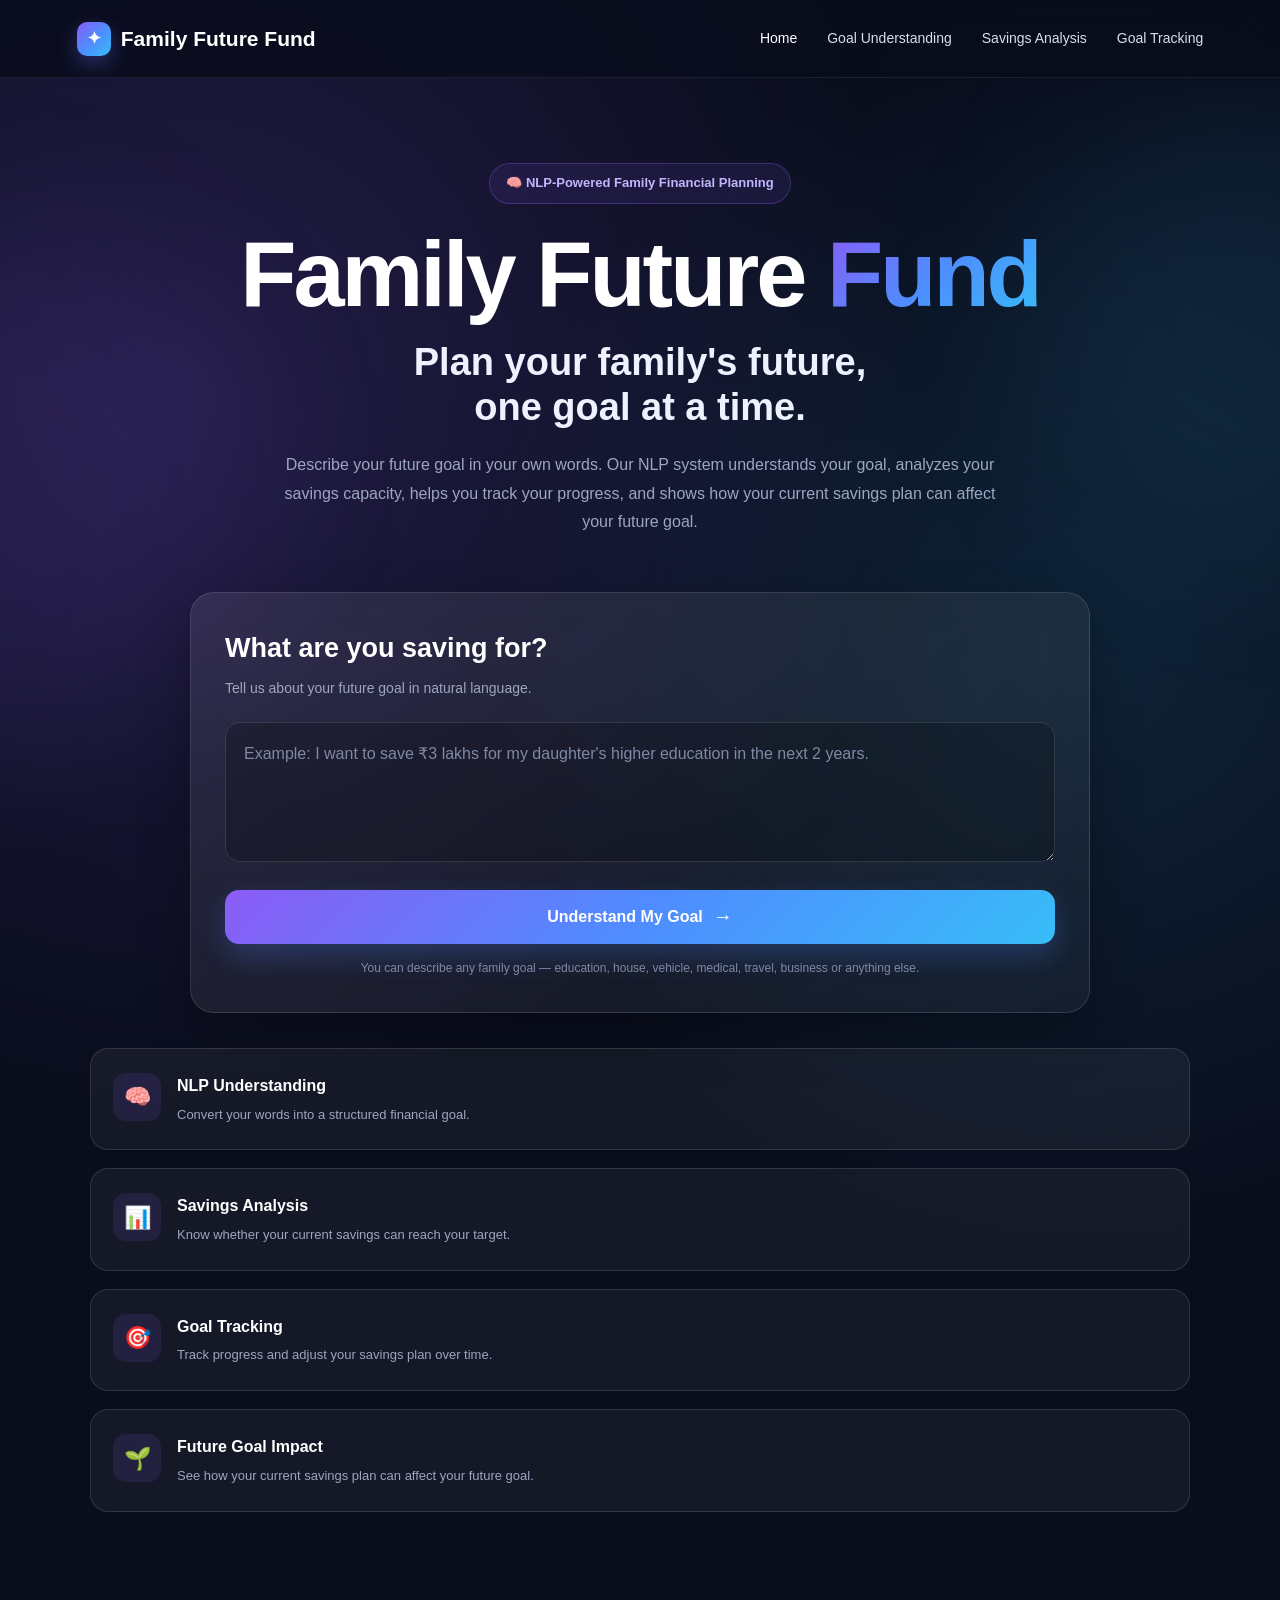
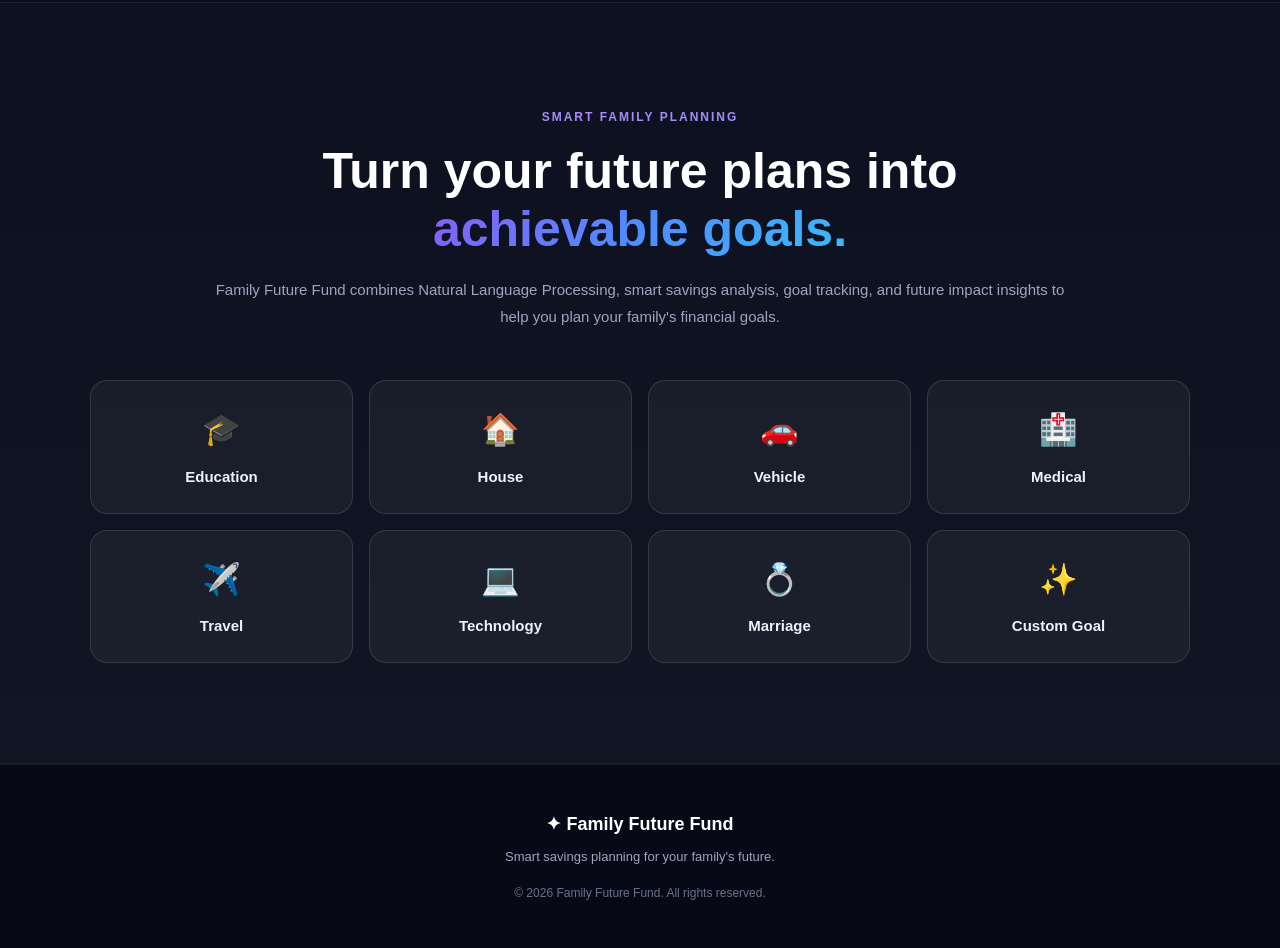
==== Frontend/index.html @ e5a0fe81 "Initial commit - Family Future Fund" ====
<!DOCTYPE html>
<html lang="en">

<head>
    <meta charset="UTF-8">
    <meta name="viewport" content="width=device-width, initial-scale=1.0">

    <title>Family Future Fund</title>

    <link rel="stylesheet" href="style.css">
</head>

<body>

    <!-- ==============================
         NAVBAR
    =============================== -->

    <header class="navbar">

        <div class="brand">
            <span class="brand-icon">✦</span>
            <span>Family Future Fund</span>
        </div>

        <nav class="nav-links">

            <a href="index.html" class="active">
                Home
            </a>

            <a href="goal.html">
                Goal Understanding
            </a>

            <a href="savings.html">
                Savings Analysis
            </a>

            <a href="tracking.html">
                Goal Tracking
            </a>

        </nav>

    </header>


    <!-- ==============================
         HERO SECTION
    =============================== -->

    <main>

        <section class="hero-section">

            <div class="hero-content">

                <div class="hero-badge">
                    🧠 NLP-Powered Family Financial Planning
                </div>

                <h1>
                    Family Future
                    <span>Fund</span>
                </h1>

                <p class="hero-title">
                    Plan your family's future,
                    <br>
                    one goal at a time.
                </p>

                <p class="hero-description">
                    Describe your future goal in your own words.
                    Our NLP system understands your goal, analyzes
                    your savings capacity, helps you track your
                    progress, and shows how your current savings
                    plan can affect your future goal.
                </p>

            </div>


            <!-- ==============================
                 GOAL INPUT CARD
            =============================== -->

            <div class="goal-input-card">

                <div class="card-heading">

                    <h2>
                        What are you saving for?
                    </h2>

                    <p>
                        Tell us about your future goal in natural language.
                    </p>

                </div>


                <div class="goal-input-area">

                    <textarea
                        id="goalInput"
                        rows="4"
                        placeholder="Example: I want to save ₹3 lakhs for my daughter's higher education in the next 2 years."
                    ></textarea>

                </div>


                <button
                    class="primary-btn"
                    onclick="understandGoal()"
                >
                    Understand My Goal
                    <span>→</span>
                </button>


                <p class="input-hint">
                    You can describe any family goal — education, house,
                    vehicle, medical, travel, business or anything else.
                </p>

            </div>


            <!-- ==============================
                 HIGHLIGHTS
            =============================== -->

            <div class="highlight-section">


                <!-- FEATURE 1 -->

                <div class="highlight-card">

                    <div class="highlight-icon">
                        🧠
                    </div>

                    <div>

                        <h3>
                            NLP Understanding
                        </h3>

                        <p>
                            Convert your words into a structured
                            financial goal.
                        </p>

                    </div>

                </div>


                <!-- FEATURE 2 -->

                <div class="highlight-card">

                    <div class="highlight-icon">
                        📊
                    </div>

                    <div>

                        <h3>
                            Savings Analysis
                        </h3>

                        <p>
                            Know whether your current savings
                            can reach your target.
                        </p>

                    </div>

                </div>


                <!-- FEATURE 3 -->

                <div class="highlight-card">

                    <div class="highlight-icon">
                        🎯
                    </div>

                    <div>

                        <h3>
                            Goal Tracking
                        </h3>

                        <p>
                            Track progress and adjust your
                            savings plan over time.
                        </p>

                    </div>

                </div>


                <!-- FEATURE 4 -->

                <div class="highlight-card">

                    <div class="highlight-icon">
                        🌱
                    </div>

                    <div>

                        <h3>
                            Future Goal Impact
                        </h3>

                        <p>
                            See how your current savings plan
                            can affect your future goal.
                        </p>

                    </div>

                </div>

            </div>

        </section>


        <!-- ==============================
             INFO SECTION
        =============================== -->

        <section class="info-section">

            <div class="section-heading">

                <span>
                    SMART FAMILY PLANNING
                </span>

                <h2>
                    Turn your future plans into
                    <strong>achievable goals.</strong>
                </h2>

                <p>
                    Family Future Fund combines Natural Language
                    Processing, smart savings analysis, goal tracking,
                    and future impact insights to help you plan your
                    family's financial goals.
                </p>

            </div>


            <div class="goal-types">

                <div class="goal-type-card">
                    <span>🎓</span>
                    <h3>Education</h3>
                </div>

                <div class="goal-type-card">
                    <span>🏠</span>
                    <h3>House</h3>
                </div>

                <div class="goal-type-card">
                    <span>🚗</span>
                    <h3>Vehicle</h3>
                </div>

                <div class="goal-type-card">
                    <span>🏥</span>
                    <h3>Medical</h3>
                </div>

                <div class="goal-type-card">
                    <span>✈️</span>
                    <h3>Travel</h3>
                </div>

                <div class="goal-type-card">
                    <span>💻</span>
                    <h3>Technology</h3>
                </div>

                <div class="goal-type-card">
                    <span>💍</span>
                    <h3>Marriage</h3>
                </div>

                <div class="goal-type-card">
                    <span>✨</span>
                    <h3>Custom Goal</h3>
                </div>

            </div>

        </section>

    </main>


    <!-- ==============================
         FOOTER
    =============================== -->

    <footer class="footer">

        <div class="footer-brand">
            ✦ Family Future Fund
        </div>

        <p>
            Smart savings planning for your family's future.
        </p>

        <p class="copyright">
            © 2026 Family Future Fund. All rights reserved.
        </p>

    </footer>


    <!-- ==============================
         SCRIPT
    =============================== -->

    <script src="script.js"></script>

</body>

</html>
---- Frontend/style.css ----
/* =========================================================
   FAMILY FUTURE FUND
   GLOBAL STYLING
========================================================= */

* {
    margin: 0;
    padding: 0;
    box-sizing: border-box;
}

:root {
    --bg-dark: #090d1c;
    --bg-dark-2: #10172b;
    --card: rgba(255, 255, 255, 0.07);
    --card-border: rgba(255, 255, 255, 0.12);

    --white: #ffffff;
    --text-light: #d9def0;
    --text-muted: #9da6c0;

    --purple: #8b5cf6;
    --blue: #4f8cff;
    --cyan: #38bdf8;

    --gradient: linear-gradient(
        135deg,
        #8b5cf6 0%,
        #4f8cff 50%,
        #38bdf8 100%
    );

    --shadow: 0 20px 50px rgba(0, 0, 0, 0.28);
}

html {
    scroll-behavior: smooth;
}

body {
    font-family: Arial, Helvetica, sans-serif;
    background:
        radial-gradient(
            circle at 15% 15%,
            rgba(139, 92, 246, 0.20),
            transparent 30%
        ),
        radial-gradient(
            circle at 85% 25%,
            rgba(56, 189, 248, 0.12),
            transparent 28%
        ),
        var(--bg-dark);

    color: var(--white);
    min-height: 100vh;
    line-height: 1.6;
}


/* =========================================================
   NAVBAR
========================================================= */

.navbar {
    width: 100%;
    min-height: 78px;

    display: flex;
    align-items: center;
    justify-content: space-between;

    padding: 0 6%;

    background: rgba(9, 13, 28, 0.82);
    border-bottom: 1px solid rgba(255, 255, 255, 0.08);

    backdrop-filter: blur(15px);

    position: sticky;
    top: 0;
    z-index: 1000;
}

.brand {
    display: flex;
    align-items: center;
    gap: 10px;

    font-size: 21px;
    font-weight: 700;

    white-space: nowrap;
}

.brand-icon {
    width: 34px;
    height: 34px;

    display: flex;
    align-items: center;
    justify-content: center;

    border-radius: 10px;

    background: var(--gradient);

    color: white;
    font-size: 17px;

    box-shadow: 0 8px 20px rgba(99, 102, 241, 0.35);
}

.nav-links {
    display: flex;
    align-items: center;
    gap: 30px;
}

.nav-links a {
    color: var(--text-light);
    text-decoration: none;

    font-size: 14px;
    font-weight: 500;

    transition: 0.25s ease;
}

.nav-links a:hover {
    color: white;
}

.nav-links a.active {
    color: white;
}


/* =========================================================
   MAIN HERO
========================================================= */

.hero-section {
    width: 100%;

    padding: 85px 6% 90px;

    position: relative;
    overflow: hidden;
}

.hero-section::before {
    content: "";

    position: absolute;

    width: 500px;
    height: 500px;

    left: -250px;
    top: 160px;

    background: rgba(139, 92, 246, 0.10);

    border-radius: 50%;

    filter: blur(80px);

    pointer-events: none;
}

.hero-section::after {
    content: "";

    position: absolute;

    width: 450px;
    height: 450px;

    right: -200px;
    top: 20px;

    background: rgba(56, 189, 248, 0.08);

    border-radius: 50%;

    filter: blur(80px);

    pointer-events: none;
}

.hero-content {
    max-width: 900px;

    margin: 0 auto;

    text-align: center;

    position: relative;
    z-index: 2;
}

.hero-badge {
    display: inline-flex;

    padding: 9px 16px;

    border: 1px solid rgba(139, 92, 246, 0.32);

    border-radius: 50px;

    background: rgba(139, 92, 246, 0.10);

    color: #c4b5fd;

    font-size: 13px;
    font-weight: 600;

    margin-bottom: 24px;
}

.hero-content h1 {
    font-size: clamp(54px, 8vw, 92px);

    line-height: 1.02;

    letter-spacing: -3px;

    font-weight: 800;

    margin-bottom: 18px;
}

.hero-content h1 span {
    background: var(--gradient);

    -webkit-background-clip: text;
    background-clip: text;

    -webkit-text-fill-color: transparent;
}

.hero-title {
    font-size: clamp(25px, 3vw, 38px);

    line-height: 1.2;

    color: #eef2ff;

    font-weight: 600;

    margin-bottom: 20px;
}

.hero-description {
    max-width: 720px;

    margin: 0 auto;

    color: var(--text-muted);

    font-size: 16px;

    line-height: 1.8;
}


/* =========================================================
   GOAL INPUT CARD
========================================================= */

.goal-input-card {
    width: 100%;
    max-width: 900px;

    margin: 55px auto 0;

    padding: 34px;

    border: 1px solid var(--card-border);

    border-radius: 24px;

    background:
        linear-gradient(
            145deg,
            rgba(255,255,255,0.09),
            rgba(255,255,255,0.04)
        );

    box-shadow: var(--shadow);

    backdrop-filter: blur(18px);

    position: relative;
    z-index: 3;
}

.card-heading {
    margin-bottom: 22px;
}

.card-heading h2 {
    font-size: 27px;

    margin-bottom: 7px;
}

.card-heading p {
    color: var(--text-muted);

    font-size: 14px;
}

.goal-input-area textarea {
    width: 100%;

    min-height: 125px;

    resize: vertical;

    padding: 18px;

    border-radius: 15px;

    border: 1px solid rgba(255,255,255,0.12);

    outline: none;

    background: rgba(0, 0, 0, 0.22);

    color: white;

    font-size: 16px;

    font-family: inherit;

    line-height: 1.6;

    transition: 0.25s ease;
}

.goal-input-area textarea::placeholder {
    color: #7f89a4;
}

.goal-input-area textarea:focus {
    border-color: rgba(139, 92, 246, 0.8);

    box-shadow:
        0 0 0 3px rgba(139, 92, 246, 0.10);
}

.primary-btn {
    width: 100%;

    margin-top: 20px;

    min-height: 54px;

    border: none;

    border-radius: 14px;

    background: var(--gradient);

    color: white;

    font-size: 16px;

    font-weight: 700;

    cursor: pointer;

    display: flex;

    align-items: center;

    justify-content: center;

    gap: 10px;

    transition: 0.25s ease;

    box-shadow:
        0 12px 28px rgba(79, 140, 255, 0.24);
}

.primary-btn:hover {
    transform: translateY(-2px);

    box-shadow:
        0 16px 35px rgba(79, 140, 255, 0.34);
}

.primary-btn span {
    font-size: 20px;
}

.input-hint {
    text-align: center;

    margin-top: 15px;

    color: #7f89a4;

    font-size: 12px;
}


/* =========================================================
   HIGHLIGHTS
========================================================= */

.highlight-section {
    width: 100%;
    max-width: 1100px;

    margin: 35px auto 0;

    display: grid;

    .highlight-section {
    display: grid;
    grid-template-columns: repeat(2, 1fr);
    gap: 24px;
}

    gap: 18px;

    position: relative;
    z-index: 3;
}

.highlight-card {
    padding: 24px 22px;

    border: 1px solid var(--card-border);

    border-radius: 18px;

    background: rgba(255,255,255,0.05);

    display: flex;

    align-items: flex-start;

    gap: 16px;

    transition: 0.25s ease;
}

.highlight-card:hover {
    transform: translateY(-4px);

    border-color: rgba(139, 92, 246, 0.35);

    background: rgba(255,255,255,0.07);
}

.highlight-icon {
    min-width: 48px;
    width: 48px;
    height: 48px;

    display: flex;
    align-items: center;
    justify-content: center;

    border-radius: 13px;

    background: rgba(139, 92, 246, 0.12);

    font-size: 22px;
}

.highlight-card h3 {
    font-size: 16px;

    margin-bottom: 6px;
}

.highlight-card p {
    color: var(--text-muted);

    font-size: 13px;

    line-height: 1.6;
}


/* =========================================================
   INFO SECTION
========================================================= */

.info-section {
    width: 100%;

    padding: 100px 6%;

    background:
        linear-gradient(
            180deg,
            rgba(255,255,255,0.015),
            rgba(255,255,255,0.035)
        );

    border-top: 1px solid rgba(255,255,255,0.06);

    border-bottom: 1px solid rgba(255,255,255,0.06);
}

.section-heading {
    max-width: 850px;

    text-align: center;

    margin: 0 auto 50px;
}

.section-heading > span {
    color: #a78bfa;

    font-size: 12px;

    letter-spacing: 2px;

    font-weight: 700;
}

.section-heading h2 {
    font-size: clamp(32px, 4vw, 50px);

    line-height: 1.15;

    margin: 15px 0 18px;
}

.section-heading h2 strong {
    background: var(--gradient);

    -webkit-background-clip: text;
    background-clip: text;

    -webkit-text-fill-color: transparent;
}

.section-heading p {
    color: var(--text-muted);

    font-size: 15px;

    line-height: 1.8;
}


/* =========================================================
   GOAL TYPE CARDS
========================================================= */

.goal-types {
    max-width: 1100px;

    margin: 0 auto;

    display: grid;

    grid-template-columns: repeat(4, 1fr);

    gap: 16px;
}

.goal-type-card {
    padding: 24px 18px;

    border: 1px solid var(--card-border);

    border-radius: 17px;

    background: rgba(255,255,255,0.045);

    text-align: center;

    transition: 0.25s ease;
}

.goal-type-card:hover {
    transform: translateY(-5px);

    border-color: rgba(79, 140, 255, 0.35);

    background: rgba(255,255,255,0.07);
}

.goal-type-card span {
    display: block;

    font-size: 31px;

    margin-bottom: 10px;
}

.goal-type-card h3 {
    font-size: 15px;

    color: #eef2ff;
}


/* =========================================================
   FOOTER
========================================================= */

.footer {
    padding: 45px 6%;

    text-align: center;

    background: #070a16;

    border-top: 1px solid rgba(255,255,255,0.06);

    color: var(--text-muted);
}

.footer-brand {
    color: white;

    font-size: 18px;

    font-weight: 700;

    margin-bottom: 8px;
}

.footer p {
    font-size: 13px;
}

.footer .copyright {
    margin-top: 16px;

    color: #68718b;

    font-size: 12px;
}


/* =========================================================
   GENERAL FORM STYLING
   FOR FUTURE PAGES
========================================================= */

input,
select,
textarea,
button {
    font-family: inherit;
}

input,
select {
    outline: none;
}


/* =========================================================
   RESPONSIVE
========================================================= */

@media (max-width: 1050px) {

    .nav-links {
        gap: 18px;
    }

    .nav-links a {
        font-size: 13px;
    }

    .highlight-section {
        grid-template-columns: 1fr;
    }

    .goal-types {
        grid-template-columns: repeat(2, 1fr);
    }
}


@media (max-width: 780px) {

    .navbar {
        padding: 0 5%;
    }

    .nav-links {
        display: none;
    }

    .hero-section {
        padding: 65px 5% 70px;
    }

    .goal-input-card {
        padding: 24px;
    }

    .hero-content h1 {
        letter-spacing: -2px;
    }

    .info-section {
        padding: 75px 5%;
    }
}


@media (max-width: 520px) {

    .brand {
        font-size: 17px;
    }

    .brand-icon {
        width: 30px;
        height: 30px;
        font-size: 15px;
    }

    .hero-badge {
        font-size: 11px;
    }

    .hero-title {
        font-size: 23px;
    }

    .hero-description {
        font-size: 14px;
    }

    .goal-input-card {
        padding: 20px;
        border-radius: 18px;
    }

    .card-heading h2 {
        font-size: 22px;
    }

    .goal-input-area textarea {
        min-height: 120px;
        font-size: 14px;
    }

    .goal-types {
        grid-template-columns: 1fr;
    }

    .section-heading h2 {
        font-size: 31px;
    }
}
/* =========================================================
   SAVINGS ANALYSIS PAGE
========================================================= */

.analysis-page {
    width: 90%;
    max-width: 1050px;
    margin: 70px auto;
}

.analysis-header {
    text-align: center;
    margin-bottom: 45px;
}

.analysis-header h1 {
    font-size: clamp(40px, 6vw, 65px);
    line-height: 1.1;
    margin: 18px 0;
}

.analysis-header h1 span {
    background: var(--gradient);
    -webkit-background-clip: text;
    background-clip: text;
    -webkit-text-fill-color: transparent;
}

.analysis-header p {
    color: var(--text-muted);
}

.analysis-goal-card,
.analysis-card,
.analysis-result-card {
    padding: 30px;
    margin-bottom: 25px;

    border: 1px solid var(--card-border);
    border-radius: 22px;

    background: rgba(255,255,255,0.06);

    box-shadow: var(--shadow);
}

.small-label {
    color: #a78bfa;
    font-size: 11px;
    font-weight: 700;
    letter-spacing: 2px;
    margin-bottom: 15px;
}

.selected-goal {
    display: flex;
    align-items: center;
    justify-content: space-between;
    gap: 20px;
}

.selected-goal h2 {
    font-size: 28px;
    margin-bottom: 4px;
}

.selected-goal p {
    color: var(--text-muted);
}

.selected-goal-value {
    text-align: right;
}

.selected-goal-value strong {
    display: block;
    font-size: 28px;
    color: #ffffff;
}

.selected-goal-value span {
    color: var(--text-muted);
    font-size: 13px;
}

.finance-grid {
    display: grid;
    grid-template-columns: repeat(3, 1fr);
    gap: 18px;
    margin-top: 25px;
}

.finance-field {
    display: flex;
    flex-direction: column;
    gap: 8px;
}

.finance-field label {
    color: var(--text-light);
    font-size: 13px;
    font-weight: 600;
}

.finance-field input {
    width: 100%;
    height: 50px;
    padding: 0 14px;

    border-radius: 10px;
    border: 1px solid rgba(255,255,255,0.12);

    background: rgba(0,0,0,0.22);
    color: white;

    outline: none;
    font-size: 15px;
}

.finance-field input:focus {
    border-color: var(--purple);
}

.result-grid {
    display: grid;
    grid-template-columns: repeat(4, 1fr);
    gap: 15px;
    margin-top: 25px;
}

.result-box {
    padding: 22px;

    border-radius: 15px;

    background: rgba(0,0,0,0.20);

    border: 1px solid rgba(255,255,255,0.08);
}

.result-box span {
    display: block;
    color: var(--text-muted);
    font-size: 12px;
    margin-bottom: 8px;
}

.result-box strong {
    display: block;
    font-size: 21px;
}

.success-status {
    color: #4ade80 !important;
}

.warning-status {
    color: #fbbf24 !important;
}

.analysis-message {
    margin-top: 20px;
    padding: 18px;

    border-radius: 12px;

    background: rgba(139,92,246,0.08);

    color: var(--text-light);

    line-height: 1.7;
}

.rescue-section {
    margin-top: 35px;
    padding-top: 30px;

    border-top: 1px solid rgba(255,255,255,0.08);
}

.rescue-section h3 {
    font-size: 23px;
    margin-bottom: 8px;
}

.rescue-section > p {
    color: var(--text-muted);
    margin-bottom: 20px;
}

.rescue-grid {
    display: grid;
    grid-template-columns: repeat(3, 1fr);
    gap: 16px;
}

.rescue-card {
    padding: 22px;

    border-radius: 17px;

    background: rgba(255,255,255,0.045);

    border: 1px solid var(--card-border);
}

.rescue-icon {
    font-size: 28px;
    margin-bottom: 10px;
}

.rescue-card h4 {
    font-size: 17px;
    margin-bottom: 8px;
}

.rescue-card p {
    color: var(--text-muted);
    font-size: 13px;
    margin-bottom: 14px;
}

.rescue-card strong {
    display: block;
    color: #c4b5fd;
    font-size: 19px;
    margin-bottom: 5px;
}

.rescue-card span {
    color: #7f89a4;
    font-size: 12px;
}

.save-goal-btn {
    margin-top: 30px;
}

@media (max-width: 850px) {

    .finance-grid,
    .result-grid {
        grid-template-columns: 1fr 1fr;
    }

    .rescue-grid {
        grid-template-columns: 1fr;
    }

}

@media (max-width: 600px) {

    .analysis-page {
        width: 92%;
    }

    .analysis-goal-card,
    .analysis-card,
    .analysis-result-card {
        padding: 22px;
    }

    .selected-goal {
        flex-direction: column;
        align-items: flex-start;
    }

    .selected-goal-value {
        text-align: left;
    }

    .finance-grid,
    .result-grid {
        grid-template-columns: 1fr;
    }

}
/* =========================================================
   GOAL TRACKING PAGE
========================================================= */

.tracking-page {
    width: 90%;
    max-width: 1050px;
    margin: 70px auto;
}

.tracking-header {
    text-align: center;
    margin-bottom: 45px;
}

.tracking-header h1 {
    font-size: clamp(40px, 6vw, 65px);
    line-height: 1.1;
    margin: 18px 0;
}

.tracking-header h1 span {
    background: var(--gradient);
    -webkit-background-clip: text;
    background-clip: text;
    -webkit-text-fill-color: transparent;
}

.tracking-header p {
    color: var(--text-muted);
}

.tracking-card {
    padding: 32px;

    border: 1px solid var(--card-border);
    border-radius: 22px;

    background: rgba(255,255,255,0.06);

    box-shadow: var(--shadow);
}

.tracking-top {
    display: flex;
    align-items: center;
    justify-content: space-between;
    gap: 20px;

    padding-bottom: 25px;
    border-bottom: 1px solid rgba(255,255,255,0.08);
}

.tracking-top h2 {
    font-size: 30px;
    margin-bottom: 4px;
}

.tracking-top p {
    color: var(--text-muted);
}

.status-badge {
    padding: 9px 15px;

    border-radius: 50px;

    background: rgba(251,191,36,0.12);
    color: #fbbf24;

    border: 1px solid rgba(251,191,36,0.20);

    font-size: 13px;
    font-weight: 700;
}

.reached-status {
    background: rgba(74,222,128,0.12);
    color: #4ade80;
    border-color: rgba(74,222,128,0.20);
}

.tracking-summary {
    display: grid;
    grid-template-columns: repeat(4, 1fr);
    gap: 15px;

    margin: 30px 0;
}

.summary-item {
    padding: 20px;

    border-radius: 15px;

    background: rgba(0,0,0,0.20);

    border: 1px solid rgba(255,255,255,0.08);
}

.summary-item span {
    display: block;
    color: var(--text-muted);
    font-size: 12px;
    margin-bottom: 7px;
}

.summary-item strong {
    font-size: 21px;
}

.progress-section {
    margin: 30px 0;
}

.progress-label {
    display: flex;
    justify-content: space-between;
    align-items: center;

    margin-bottom: 10px;

    color: var(--text-light);
}

.progress-label strong {
    color: #a78bfa;
}

.progress-bar {
    width: 100%;
    height: 13px;

    border-radius: 20px;

    background: rgba(255,255,255,0.08);

    overflow: hidden;
}

.progress-fill {
    width: 0%;
    height: 100%;

    border-radius: 20px;

    background: var(--gradient);

    transition: width 0.4s ease;
}

.update-section {
    padding-top: 30px;

    border-top: 1px solid rgba(255,255,255,0.08);
}

.update-section h3 {
    font-size: 21px;
    margin-bottom: 5px;
}

.update-section > p {
    color: var(--text-muted);
    font-size: 13px;
    margin-bottom: 18px;
}

.update-row {
    display: flex;
    gap: 12px;
}

.update-row input {
    flex: 1;

    height: 52px;
    padding: 0 14px;

    border-radius: 11px;
    border: 1px solid rgba(255,255,255,0.12);

    background: rgba(0,0,0,0.22);
    color: white;

    outline: none;
    font-size: 15px;
}

.update-row input:focus {
    border-color: var(--purple);
}

.update-row .primary-btn {
    width: auto;
    margin-top: 0;
    padding: 0 25px;
}

.reached-message {
    margin-top: 30px;

    padding: 30px;

    text-align: center;

    border-radius: 18px;

    background: rgba(74,222,128,0.08);

    border: 1px solid rgba(74,222,128,0.20);
}

.reached-icon {
    font-size: 42px;
    margin-bottom: 8px;
}

.reached-message h2 {
    color: #4ade80;
    margin-bottom: 8px;
}

.reached-message p {
    color: var(--text-muted);
}

.tracking-rescue {
    margin-top: 35px;

    padding-top: 30px;

    border-top: 1px solid rgba(255,255,255,0.08);
}

.rescue-heading h3 {
    font-size: 23px;
    margin-bottom: 6px;
}

.rescue-heading p {
    color: var(--text-muted);
    margin-bottom: 22px;
}

.tracking-rescue-grid {
    display: grid;
    grid-template-columns: repeat(3, 1fr);
    gap: 16px;
}

.tracking-rescue-card {
    padding: 22px;

    border-radius: 17px;

    background: rgba(255,255,255,0.045);

    border: 1px solid var(--card-border);
}

.tracking-rescue-card .rescue-icon {
    font-size: 28px;
    margin-bottom: 9px;
}

.tracking-rescue-card h4 {
    font-size: 17px;
    margin-bottom: 8px;
}

.tracking-rescue-card strong {
    display: block;

    color: #c4b5fd;

    font-size: 20px;

    margin-bottom: 9px;
}

.tracking-rescue-card p {
    color: var(--text-muted);
    font-size: 13px;
    line-height: 1.6;
}

@media (max-width: 850px) {

    .tracking-summary {
        grid-template-columns: 1fr 1fr;
    }

    .tracking-rescue-grid {
        grid-template-columns: 1fr;
    }

}

@media (max-width: 600px) {

    .tracking-card {
        padding: 22px;
    }

    .tracking-top {
        flex-direction: column;
        align-items: flex-start;
    }

    .tracking-summary {
        grid-template-columns: 1fr;
    }

    .update-row {
        flex-direction: column;
    }

    .update-row .primary-btn {
        width: 100%;
    }

}
/* =========================================================
   RESULT PAGE
========================================================= */

.result-page {
    width: 90%;
    max-width: 1100px;
    margin: 70px auto;
}

.result-header {
    text-align: center;
    margin-bottom: 45px;
}

.result-header h1 {
    font-size: clamp(42px, 6vw, 68px);
    line-height: 1.08;
    margin: 18px 0;
}

.result-header h1 span {
    background: var(--gradient);
    -webkit-background-clip: text;
    background-clip: text;
    -webkit-text-fill-color: transparent;
}

.result-header p {
    color: var(--text-muted);
    font-size: 15px;
}


/* Goal summary */

.result-goal-card {
    padding: 28px 30px;

    display: flex;
    justify-content: space-between;
    align-items: center;
    gap: 20px;

    background: rgba(255,255,255,0.06);

    border: 1px solid var(--card-border);
    border-radius: 22px;

    box-shadow: var(--shadow);

    margin-bottom: 25px;
}

.result-goal-card h2 {
    font-size: 28px;
    margin-bottom: 5px;
}

.result-goal-card p:not(.small-label) {
    color: var(--text-muted);
}

.result-goal-target {
    text-align: right;
}

.result-goal-target strong {
    display: block;
    font-size: 30px;
}

.result-goal-target span {
    color: var(--text-muted);
    font-size: 13px;
}


/* Result statistics */

.result-stat-grid {
    display: grid;
    grid-template-columns: repeat(4, 1fr);
    gap: 16px;

    margin-bottom: 25px;
}

.result-stat-card {
    padding: 25px;

    background: rgba(255,255,255,0.055);

    border: 1px solid var(--card-border);
    border-radius: 18px;

    box-shadow: 0 12px 30px rgba(0,0,0,0.18);
}

.stat-icon {
    width: 46px;
    height: 46px;

    display: flex;
    align-items: center;
    justify-content: center;

    border-radius: 13px;

    background: rgba(139,92,246,0.12);

    font-size: 22px;

    margin-bottom: 18px;
}

.result-stat-card span {
    display: block;

    color: var(--text-muted);

    font-size: 12px;

    margin-bottom: 8px;
}

.result-stat-card strong {
    font-size: 22px;
}

.status-result-card strong {
    color: #fbbf24;
}


/* Result message */

.result-message {
    padding: 22px 25px;

    border-radius: 18px;

    display: flex;
    align-items: flex-start;
    gap: 15px;

    margin-bottom: 35px;
}

.success-message {
    background: rgba(74,222,128,0.08);

    border: 1px solid rgba(74,222,128,0.20);
}

.warning-message {
    background: rgba(251,191,36,0.08);

    border: 1px solid rgba(251,191,36,0.20);
}

.message-icon {
    font-size: 28px;
}

.result-message h3 {
    font-size: 19px;
    margin-bottom: 7px;
}

.result-message p {
    color: var(--text-light);
    line-height: 1.7;
    font-size: 14px;
}


/* Goal rescue */

.result-rescue {
    padding: 30px;

    border-radius: 22px;

    background:
        linear-gradient(
            145deg,
            rgba(139,92,246,0.08),
            rgba(56,189,248,0.04)
        );

    border: 1px solid var(--card-border);

    margin-bottom: 35px;
}

.rescue-label {
    color: #a78bfa;

    font-size: 11px;

    letter-spacing: 2px;

    font-weight: 700;
}

.rescue-header h2 {
    font-size: 27px;

    margin: 8px 0;
}

.rescue-header p {
    color: var(--text-muted);

    max-width: 720px;

    font-size: 14px;
}

.result-rescue-grid {
    display: grid;
    grid-template-columns: repeat(3, 1fr);
    gap: 16px;

    margin-top: 25px;
}

.result-rescue-card {
    padding: 23px;

    border-radius: 17px;

    background: rgba(255,255,255,0.045);

    border: 1px solid var(--card-border);

    transition: 0.25s ease;
}

.result-rescue-card:hover {
    transform: translateY(-4px);

    border-color: rgba(139,92,246,0.35);

    background: rgba(255,255,255,0.07);
}

.rescue-card-icon {
    font-size: 30px;

    margin-bottom: 10px;
}

.result-rescue-card h3 {
    font-size: 18px;

    margin-bottom: 10px;
}

.result-rescue-card p {
    color: var(--text-muted);

    font-size: 13px;

    line-height: 1.6;

    margin-bottom: 14px;
}

.result-rescue-card strong {
    display: block;

    color: #c4b5fd;

    font-size: 20px;

    margin-bottom: 4px;
}

.result-rescue-card span {
    color: #76809a;

    font-size: 12px;
}


/* Save button */

.result-action {
    max-width: 500px;

    margin: 0 auto;

    text-align: center;
}

.result-action .primary-btn {
    margin-top: 0;
}

.result-action p {
    color: #75809a;

    font-size: 12px;

    margin-top: 12px;
}


/* Responsive */

@media (max-width: 900px) {

    .result-stat-grid {
        grid-template-columns: 1fr 1fr;
    }

    .result-rescue-grid {
        grid-template-columns: 1fr;
    }

}


@media (max-width: 600px) {

    .result-page {
        width: 92%;
    }

    .result-goal-card {
        flex-direction: column;

        align-items: flex-start;
    }

    .result-goal-target {
        text-align: left;
    }

    .result-stat-grid {
        grid-template-columns: 1fr;
    }

    .result-rescue {
        padding: 22px;
    }

}
/* ==============================
   SUMMARY PAGE FIX
============================== */

.summary-card {
    background: rgba(20, 27, 45, 0.95);
    color: #ffffff;
    border: 1px solid rgba(120, 140, 180, 0.25);
    box-shadow: 0 15px 35px rgba(0, 0, 0, 0.25);
}

.summary-card h2 {
    color: #ffffff;
}

.summary-card p {
    color: #aeb9d0;
}

.summary-card strong {
    color: #ffffff;
}

#summaryGoal {
    color: #ffffff;
}

#smartInsight {
    color: #d7def0;
}

/* Goal progress */
.summary-card progress {
    accent-color: #6366f1;
}
/* =========================================
   FAMILY FUTURE SUMMARY - DARK THEME FIX
========================================= */

.summary-card {
    background: #171b2b !important;
    color: #ffffff !important;
    border: 1px solid rgba(130, 145, 180, 0.25) !important;
}

.summary-card h2,
.summary-card h3 {
    color: #ffffff !important;
}

.summary-card p {
    color: #aeb9d0 !important;
}

.summary-card strong {
    color: #ffffff !important;
}


/* Smart Insight */

.summary-card:has(#smartInsight) {
    background: #171b2b !important;
}

#smartInsight {
    color: #d7def0 !important;
}


/* Future Goal Impact */

.future-impact,
.future-impact-card,
.impact-section,
.impact-card {
    background: #171b2b !important;
    color: #ffffff !important;
    border-color: rgba(130, 145, 180, 0.25) !important;
}

.future-impact h2,
.future-impact h3,
.future-impact-card h2,
.future-impact-card h3,
.impact-section h2,
.impact-section h3,
.impact-card h2,
.impact-card h3 {
    color: #ffffff !important;
}

.future-impact p,
.future-impact-card p,
.impact-section p,
.impact-card p {
    color: #aeb9d0 !important;
}


/* Inner Future Impact boxes */

.future-impact .impact-box,
.future-impact-card .impact-box,
.impact-section .impact-box,
.impact-card .impact-box {
    background: #1d2335 !important;
    color: #ffffff !important;
    border-color: rgba(130, 145, 180, 0.22) !important;
}


/* Meaning / explanation box */

.future-impact .meaning,
.future-impact-card .meaning,
.impact-section .meaning,
.impact-card .meaning {
    background: #20273a !important;
    color: #d7def0 !important;
}
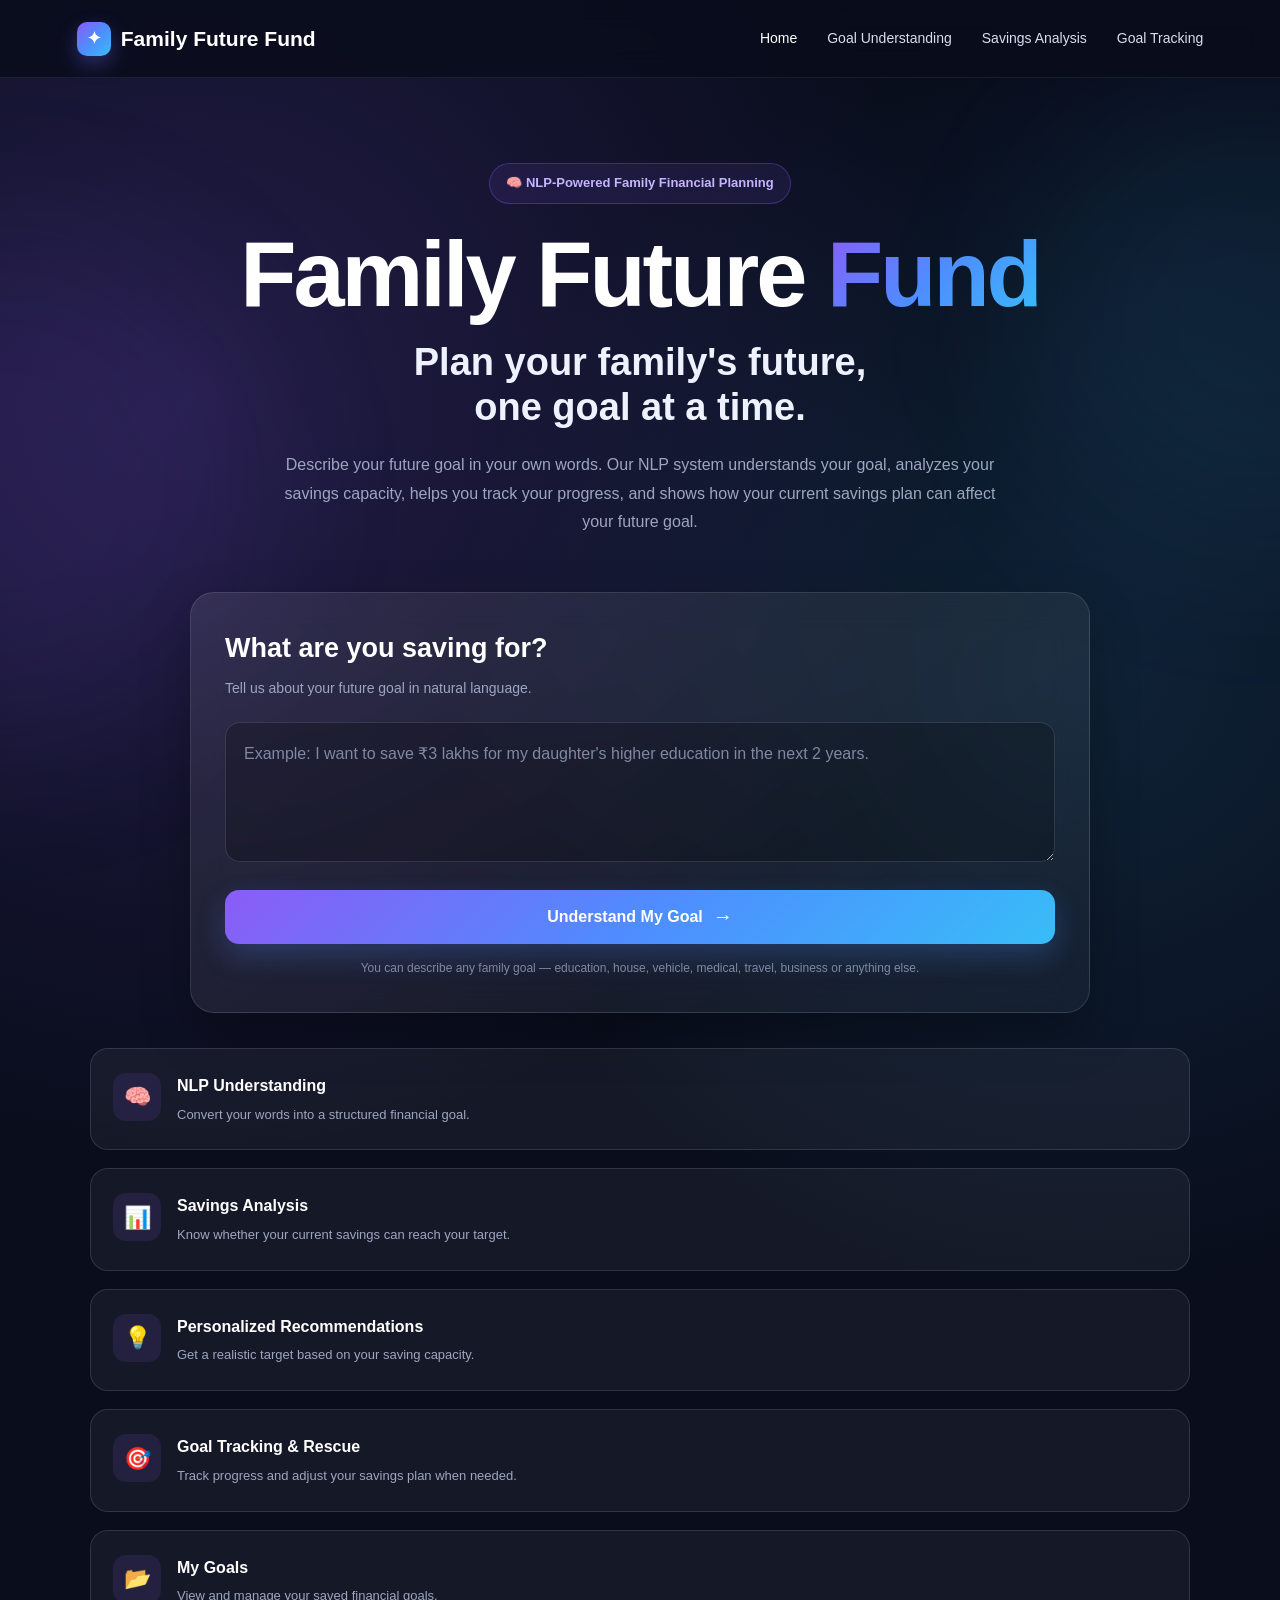
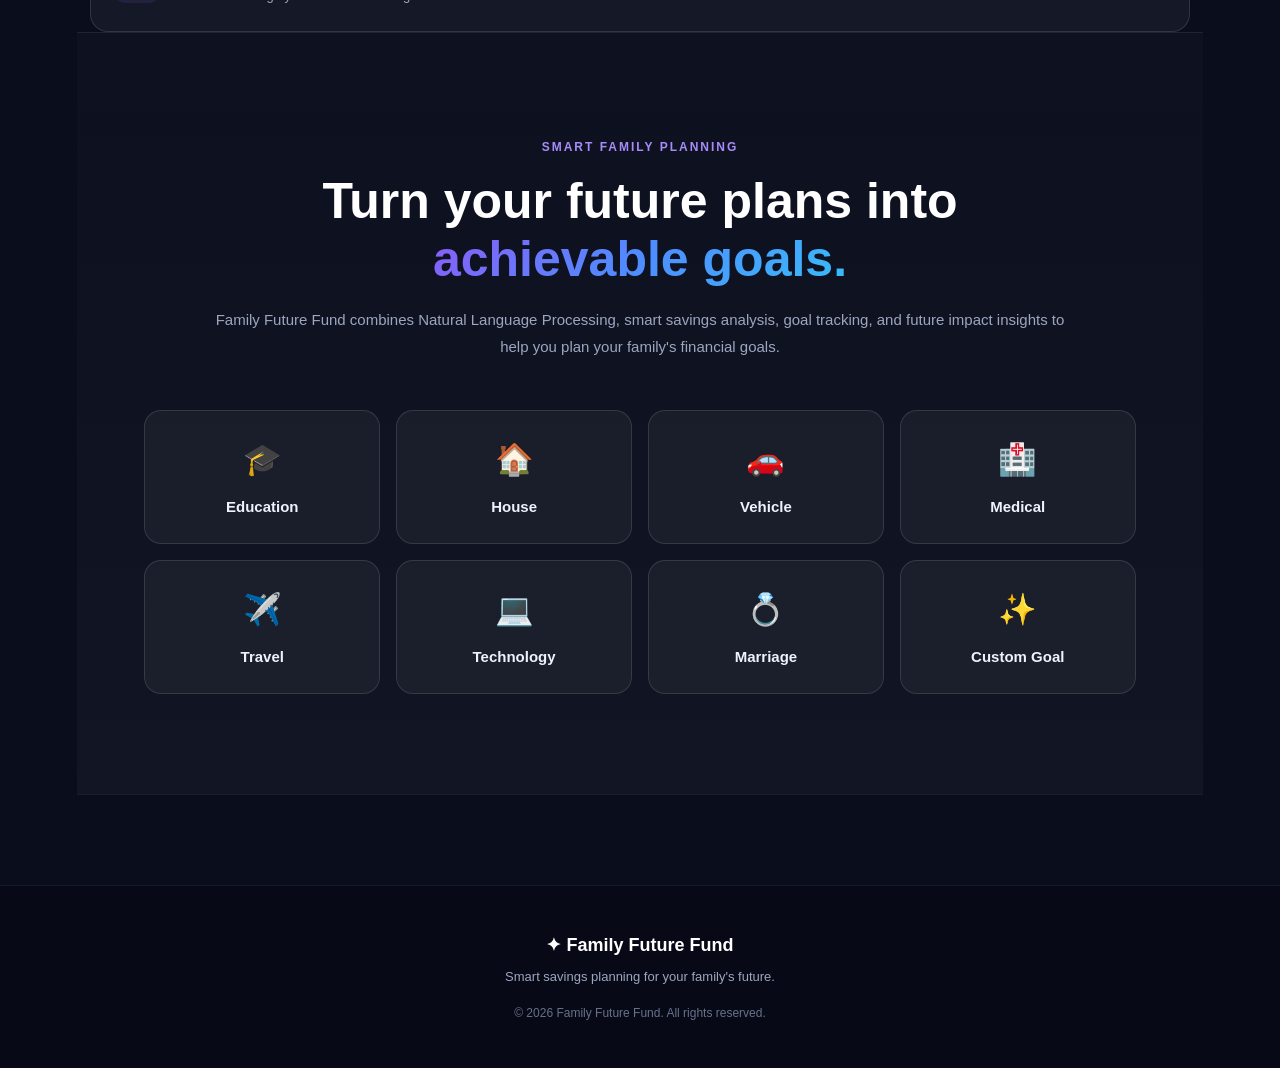
==== commit af7671a6: "Update Family Future Fund features" ====
--- a/Frontend/index.html
+++ b/Frontend/index.html
@@ -129,112 +129,134 @@
             </div>
 
 
-            <!-- ==============================
+        <!-- ==============================
                  HIGHLIGHTS
-            =============================== -->
-
-            <div class="highlight-section">
-
-
-                <!-- FEATURE 1 -->
-
-                <div class="highlight-card">
-
-                    <div class="highlight-icon">
-                        🧠
-                    </div>
-
-                    <div>
-
-                        <h3>
-                            NLP Understanding
-                        </h3>
-
-                        <p>
-                            Convert your words into a structured
-                            financial goal.
-                        </p>
-
-                    </div>
-
-                </div>
-
-
-                <!-- FEATURE 2 -->
-
-                <div class="highlight-card">
-
-                    <div class="highlight-icon">
-                        📊
-                    </div>
-
-                    <div>
-
-                        <h3>
-                            Savings Analysis
-                        </h3>
-
-                        <p>
-                            Know whether your current savings
-                            can reach your target.
-                        </p>
-
-                    </div>
-
-                </div>
-
-
-                <!-- FEATURE 3 -->
-
-                <div class="highlight-card">
-
-                    <div class="highlight-icon">
-                        🎯
-                    </div>
-
-                    <div>
-
-                        <h3>
-                            Goal Tracking
-                        </h3>
-
-                        <p>
-                            Track progress and adjust your
-                            savings plan over time.
-                        </p>
-
-                    </div>
-
-                </div>
-
-
-                <!-- FEATURE 4 -->
-
-                <div class="highlight-card">
-
-                    <div class="highlight-icon">
-                        🌱
-                    </div>
-
-                    <div>
-
-                        <h3>
-                            Future Goal Impact
-                        </h3>
-
-                        <p>
-                            See how your current savings plan
-                            can affect your future goal.
-                        </p>
-
-                    </div>
-
-                </div>
-
-            </div>
-
-        </section>
-
+        ============================== -->
+
+              <div class="highlight-section">
+
+
+    <!-- FEATURE 1 -->
+
+    <div class="highlight-card">
+
+        <div class="highlight-icon">
+            🧠
+        </div>
+
+        <div>
+
+            <h3>
+                NLP Understanding
+            </h3>
+
+            <p>
+                Convert your words into a structured
+                financial goal.
+            </p>
+
+        </div>
+
+    </div>
+
+
+    <!-- FEATURE 2 -->
+
+    <div class="highlight-card">
+
+        <div class="highlight-icon">
+            📊
+        </div>
+
+        <div>
+
+            <h3>
+                Savings Analysis
+            </h3>
+
+            <p>
+                Know whether your current savings
+                can reach your target.
+            </p>
+
+        </div>
+
+    </div>
+
+
+    <!-- FEATURE 3 -->
+
+    <div class="highlight-card">
+
+        <div class="highlight-icon">
+            💡
+        </div>
+
+        <div>
+
+            <h3>
+                Personalized Recommendations
+            </h3>
+
+            <p>
+                Get a realistic target based on
+                your saving capacity.
+            </p>
+
+        </div>
+
+    </div>
+
+
+    <!-- FEATURE 4 -->
+
+    <div class="highlight-card">
+
+        <div class="highlight-icon">
+            🎯
+        </div>
+
+        <div>
+
+            <h3>
+                Goal Tracking & Rescue
+            </h3>
+
+            <p>
+                Track progress and adjust your
+                savings plan when needed.
+            </p>
+
+        </div>
+
+    </div>
+
+
+    <!-- FEATURE 5 -->
+
+    <div class="highlight-card">
+
+        <div class="highlight-icon">
+            📂
+        </div>
+
+        <div>
+
+            <h3>
+                My Goals
+            </h3>
+
+            <p>
+                View and manage your saved
+                financial goals.
+            </p>
+
+        </div>
+
+    </div>
+
+
+            </div>
 
         <!-- ==============================
              INFO SECTION
--- a/Frontend/style.css
+++ b/Frontend/style.css
@@ -1833,4 +1833,4 @@
 .impact-card .meaning {
     background: #20273a !important;
     color: #d7def0 !important;
-}+}
